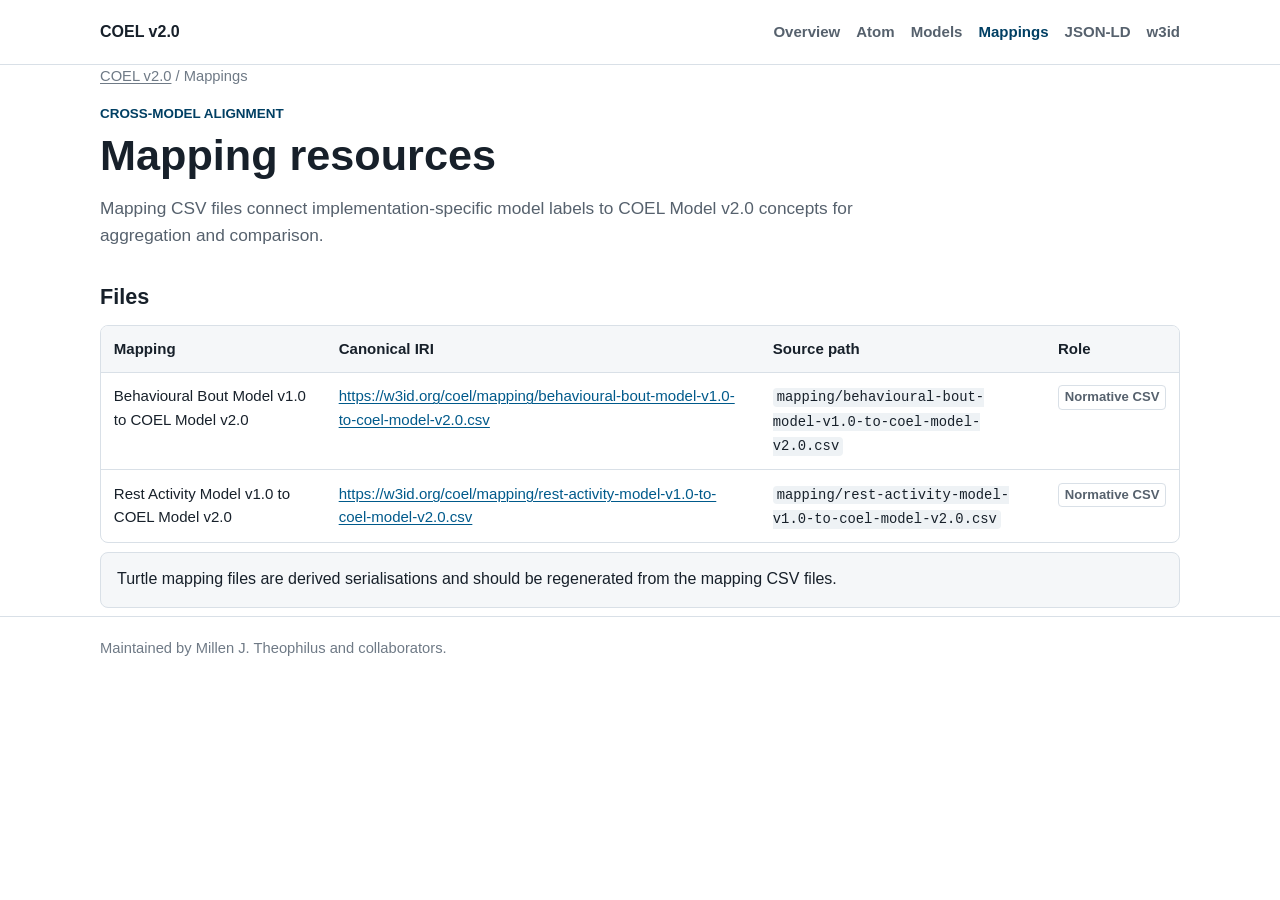
==== docs/mapping/index.html @ 24f5586b "Prepare COEL v2.0 public release" ====
<!doctype html>
<html lang="en">
<head>
  <meta charset="utf-8">
  <meta name="viewport" content="width=device-width, initial-scale=1">
  <title>Mappings | COEL v2.0</title>
  <link rel="stylesheet" href="../assets/coel.css">
</head>
<body>
  <header class="site-header">
    <div class="container">
      <a class="brand" href="../">COEL v2.0</a>
      <nav class="nav" aria-label="Primary navigation">
        <a href="../">Overview</a>
        <a href="../atom/2.0/">Atom</a>
        <a href="../models/">Models</a>
        <a href="./" aria-current="page">Mappings</a>
        <a href="../utilities/jsonld/">JSON-LD</a>
        <a href="../w3id-redirects.md">w3id</a>
      </nav>
    </div>
  </header>

  <main class="container">
    <p class="breadcrumb"><a href="../">COEL v2.0</a> / Mappings</p>
    <p class="kicker">Cross-model alignment</p>
    <h1>Mapping resources</h1>
    <p class="lead">
      Mapping CSV files connect implementation-specific model labels to COEL Model v2.0 concepts for aggregation and comparison.
    </p>

    <section aria-labelledby="mapping-files-heading">
      <h2 id="mapping-files-heading">Files</h2>
      <div class="table-wrap">
        <table>
          <thead>
            <tr>
              <th>Mapping</th>
              <th>Canonical IRI</th>
              <th>Source path</th>
              <th>Role</th>
            </tr>
          </thead>
          <tbody>
            <tr>
              <td>Behavioural Bout Model v1.0 to COEL Model v2.0</td>
              <td><a href="https://w3id.org/coel/mapping/behavioural-bout-model-v1.0-to-coel-model-v2.0.csv">https://w3id.org/coel/mapping/behavioural-bout-model-v1.0-to-coel-model-v2.0.csv</a></td>
              <td><code>mapping/behavioural-bout-model-v1.0-to-coel-model-v2.0.csv</code></td>
              <td><span class="tag">Normative CSV</span></td>
            </tr>
            <tr>
              <td>Rest Activity Model v1.0 to COEL Model v2.0</td>
              <td><a href="https://w3id.org/coel/mapping/rest-activity-model-v1.0-to-coel-model-v2.0.csv">https://w3id.org/coel/mapping/rest-activity-model-v1.0-to-coel-model-v2.0.csv</a></td>
              <td><code>mapping/rest-activity-model-v1.0-to-coel-model-v2.0.csv</code></td>
              <td><span class="tag">Normative CSV</span></td>
            </tr>
          </tbody>
        </table>
      </div>
      <p class="note">
        Turtle mapping files are derived serialisations and should be regenerated from the mapping CSV files.
      </p>
    </section>
  </main>

  <footer class="site-footer">
    <div class="container">Maintained by Millen J. Theophilus and collaborators.</div>
  </footer>
</body>
</html>
---- docs/assets/coel.css ----
:root {
  color-scheme: light;
  --text: #17202a;
  --muted: #56616d;
  --quiet: #6f7a86;
  --line: #d9e0e7;
  --surface: #ffffff;
  --subtle: #f5f7f9;
  --accent: #005a8b;
  --accent-dark: #003f63;
  --max-width: 1120px;
}

* {
  box-sizing: border-box;
}

html {
  scroll-behavior: smooth;
}

body {
  margin: 0;
  color: var(--text);
  background: var(--surface);
  font-family: Arial, Helvetica, sans-serif;
  font-size: 16px;
  line-height: 1.55;
}

a {
  color: var(--accent);
  text-decoration-thickness: 0.08em;
  text-underline-offset: 0.16em;
}

a:hover {
  color: var(--accent-dark);
}

code {
  padding: 0.08rem 0.24rem;
  border-radius: 4px;
  background: #eef2f5;
  font-family: Consolas, "Liberation Mono", Menlo, monospace;
  font-size: 0.92em;
  overflow-wrap: anywhere;
}

.container {
  max-width: var(--max-width);
  margin: 0 auto;
  padding: 0 1.25rem;
}

.site-header {
  border-bottom: 1px solid var(--line);
  background: var(--surface);
}

.site-header .container {
  display: flex;
  align-items: center;
  justify-content: space-between;
  gap: 1rem;
  min-height: 4rem;
}

.brand {
  color: var(--text);
  font-weight: 700;
  text-decoration: none;
}

.nav {
  display: flex;
  flex-wrap: wrap;
  justify-content: flex-end;
  gap: 0.25rem 1rem;
}

.nav a {
  color: var(--muted);
  font-size: 0.94rem;
  font-weight: 700;
  text-decoration: none;
}

.nav a[aria-current="page"],
.nav a:hover {
  color: var(--accent-dark);
}

main {
  padding: 2.5rem 0 3.25rem;
}

.breadcrumb {
  margin: 0 0 1rem;
  color: var(--quiet);
  font-size: 0.92rem;
}

.breadcrumb a {
  color: var(--quiet);
}

.kicker {
  margin: 0 0 0.4rem;
  color: var(--accent-dark);
  font-size: 0.84rem;
  font-weight: 700;
  letter-spacing: 0;
  text-transform: uppercase;
}

h1,
h2,
h3 {
  letter-spacing: 0;
}

h1 {
  margin: 0;
  max-width: 820px;
  font-size: 2.7rem;
  line-height: 1.12;
}

h2 {
  margin: 2.1rem 0 0.7rem;
  font-size: 1.35rem;
  line-height: 1.28;
}

h3 {
  margin: 1.2rem 0 0.35rem;
  font-size: 1.05rem;
  line-height: 1.3;
}

p {
  margin: 0.55rem 0;
}

.lead {
  max-width: 820px;
  margin-top: 1rem;
  color: var(--muted);
  font-size: 1.08rem;
}

.summary {
  display: grid;
  grid-template-columns: repeat(3, minmax(0, 1fr));
  gap: 0.75rem;
  margin: 1.5rem 0 2rem;
}

.summary div,
.note,
.resource-card {
  border: 1px solid var(--line);
  border-radius: 8px;
  background: var(--subtle);
  padding: 0.9rem 1rem;
}

.summary dt {
  margin: 0;
  color: var(--quiet);
  font-size: 0.86rem;
  font-weight: 700;
}

.summary dd {
  margin: 0.2rem 0 0;
  font-weight: 700;
}

.table-wrap {
  overflow-x: auto;
  margin-top: 0.9rem;
  border: 1px solid var(--line);
  border-radius: 8px;
  background: var(--surface);
}

table {
  width: 100%;
  min-width: 760px;
  border-collapse: collapse;
}

th,
td {
  padding: 0.72rem 0.8rem;
  border-bottom: 1px solid var(--line);
  text-align: left;
  vertical-align: top;
  font-size: 0.94rem;
}

th {
  background: var(--subtle);
  font-weight: 700;
}

tr:last-child td {
  border-bottom: 0;
}

.tag {
  display: inline-block;
  padding: 0.08rem 0.36rem;
  border: 1px solid var(--line);
  border-radius: 4px;
  background: var(--surface);
  color: var(--muted);
  font-size: 0.82rem;
  font-weight: 700;
  white-space: nowrap;
}

.list {
  margin: 0.6rem 0 0;
  padding-left: 1.2rem;
}

.list li {
  margin: 0.35rem 0;
}

.resource-grid {
  display: grid;
  grid-template-columns: repeat(2, minmax(0, 1fr));
  gap: 0.9rem;
  margin-top: 1rem;
}

.resource-card h3 {
  margin-top: 0;
}

.resource-card p {
  color: var(--muted);
}

.actions {
  display: flex;
  flex-wrap: wrap;
  gap: 0.6rem;
  margin-top: 1.1rem;
}

.button {
  display: inline-flex;
  align-items: center;
  min-height: 2.2rem;
  padding: 0.35rem 0.7rem;
  border: 1px solid var(--line);
  border-radius: 6px;
  background: var(--surface);
  color: var(--text);
  font-size: 0.92rem;
  font-weight: 700;
  text-decoration: none;
}

.button.primary {
  border-color: var(--accent);
  background: var(--accent);
  color: #ffffff;
}

.site-footer {
  border-top: 1px solid var(--line);
  padding: 1.25rem 0;
  color: var(--quiet);
  font-size: 0.92rem;
}

@media (max-width: 820px) {
  .site-header .container {
    align-items: flex-start;
    flex-direction: column;
    padding-top: 0.85rem;
    padding-bottom: 0.85rem;
  }

  .nav {
    justify-content: flex-start;
  }

  h1 {
    font-size: 2.1rem;
  }

  .summary,
  .resource-grid {
    grid-template-columns: 1fr;
  }
}
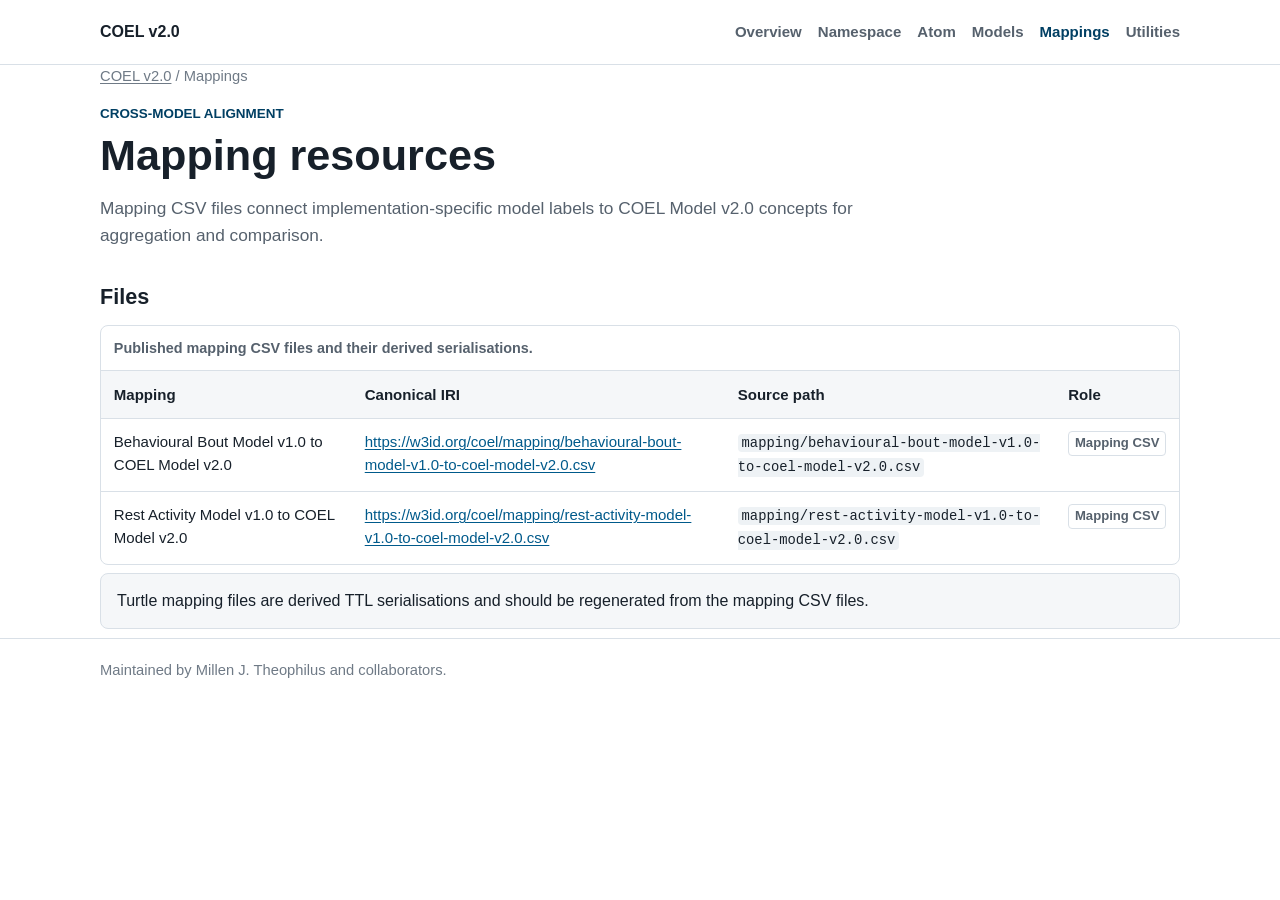
==== commit 28d892ac: "Prepare COEL v2.0 public release" ====
--- a/docs/mapping/index.html
+++ b/docs/mapping/index.html
@@ -3,25 +3,27 @@
 <head>
   <meta charset="utf-8">
   <meta name="viewport" content="width=device-width, initial-scale=1">
-  <title>Mappings | COEL v2.0</title>
+  <meta name="description" content="COEL v2.0 mapping CSV files for cross-model alignment to COEL Model v2.0 concepts.">
+  <title>COEL v2.0 | Mappings</title>
   <link rel="stylesheet" href="../assets/coel.css">
 </head>
 <body>
+  <a class="skip-link" href="#main">Skip to main content</a>
   <header class="site-header">
     <div class="container">
       <a class="brand" href="../">COEL v2.0</a>
       <nav class="nav" aria-label="Primary navigation">
         <a href="../">Overview</a>
+        <a href="../namespace/">Namespace</a>
         <a href="../atom/2.0/">Atom</a>
         <a href="../models/">Models</a>
         <a href="./" aria-current="page">Mappings</a>
-        <a href="../utilities/jsonld/">JSON-LD</a>
-        <a href="../w3id-redirects.md">w3id</a>
+        <a href="../utilities/">Utilities</a>
       </nav>
     </div>
   </header>
 
-  <main class="container">
+  <main id="main" class="container">
     <p class="breadcrumb"><a href="../">COEL v2.0</a> / Mappings</p>
     <p class="kicker">Cross-model alignment</p>
     <h1>Mapping resources</h1>
@@ -33,12 +35,13 @@
       <h2 id="mapping-files-heading">Files</h2>
       <div class="table-wrap">
         <table>
+          <caption>Published mapping CSV files and their derived serialisations.</caption>
           <thead>
             <tr>
-              <th>Mapping</th>
-              <th>Canonical IRI</th>
-              <th>Source path</th>
-              <th>Role</th>
+              <th scope="col">Mapping</th>
+              <th scope="col">Canonical IRI</th>
+              <th scope="col">Source path</th>
+              <th scope="col">Role</th>
             </tr>
           </thead>
           <tbody>
@@ -46,19 +49,19 @@
               <td>Behavioural Bout Model v1.0 to COEL Model v2.0</td>
               <td><a href="https://w3id.org/coel/mapping/behavioural-bout-model-v1.0-to-coel-model-v2.0.csv">https://w3id.org/coel/mapping/behavioural-bout-model-v1.0-to-coel-model-v2.0.csv</a></td>
               <td><code>mapping/behavioural-bout-model-v1.0-to-coel-model-v2.0.csv</code></td>
-              <td><span class="tag">Normative CSV</span></td>
+              <td><span class="tag">Mapping CSV</span></td>
             </tr>
             <tr>
               <td>Rest Activity Model v1.0 to COEL Model v2.0</td>
               <td><a href="https://w3id.org/coel/mapping/rest-activity-model-v1.0-to-coel-model-v2.0.csv">https://w3id.org/coel/mapping/rest-activity-model-v1.0-to-coel-model-v2.0.csv</a></td>
               <td><code>mapping/rest-activity-model-v1.0-to-coel-model-v2.0.csv</code></td>
-              <td><span class="tag">Normative CSV</span></td>
+              <td><span class="tag">Mapping CSV</span></td>
             </tr>
           </tbody>
         </table>
       </div>
       <p class="note">
-        Turtle mapping files are derived serialisations and should be regenerated from the mapping CSV files.
+        Turtle mapping files are derived TTL serialisations and should be regenerated from the mapping CSV files.
       </p>
     </section>
   </main>
--- a/docs/assets/coel.css
+++ b/docs/assets/coel.css
@@ -38,6 +38,23 @@
   color: var(--accent-dark);
 }
 
+.skip-link {
+  position: absolute;
+  left: 1rem;
+  top: 0.5rem;
+  z-index: 10;
+  transform: translateY(-150%);
+  padding: 0.45rem 0.7rem;
+  border-radius: 6px;
+  background: var(--accent-dark);
+  color: #ffffff;
+  font-weight: 700;
+}
+
+.skip-link:focus {
+  transform: translateY(0);
+}
+
 code {
   padding: 0.08rem 0.24rem;
   border-radius: 4px;
@@ -160,6 +177,7 @@
 .summary div,
 .note,
 .resource-card {
+  min-width: 0;
   border: 1px solid var(--line);
   border-radius: 8px;
   background: var(--subtle);
@@ -176,6 +194,16 @@
 .summary dd {
   margin: 0.2rem 0 0;
   font-weight: 700;
+  overflow-wrap: anywhere;
+  word-break: break-word;
+}
+
+.summary a,
+.resource-card a,
+.note a,
+td a {
+  overflow-wrap: anywhere;
+  word-break: break-word;
 }
 
 .table-wrap {
@@ -190,6 +218,15 @@
   width: 100%;
   min-width: 760px;
   border-collapse: collapse;
+}
+
+caption {
+  padding: 0.7rem 0.8rem;
+  border-bottom: 1px solid var(--line);
+  color: var(--muted);
+  font-size: 0.9rem;
+  font-weight: 700;
+  text-align: left;
 }
 
 th,
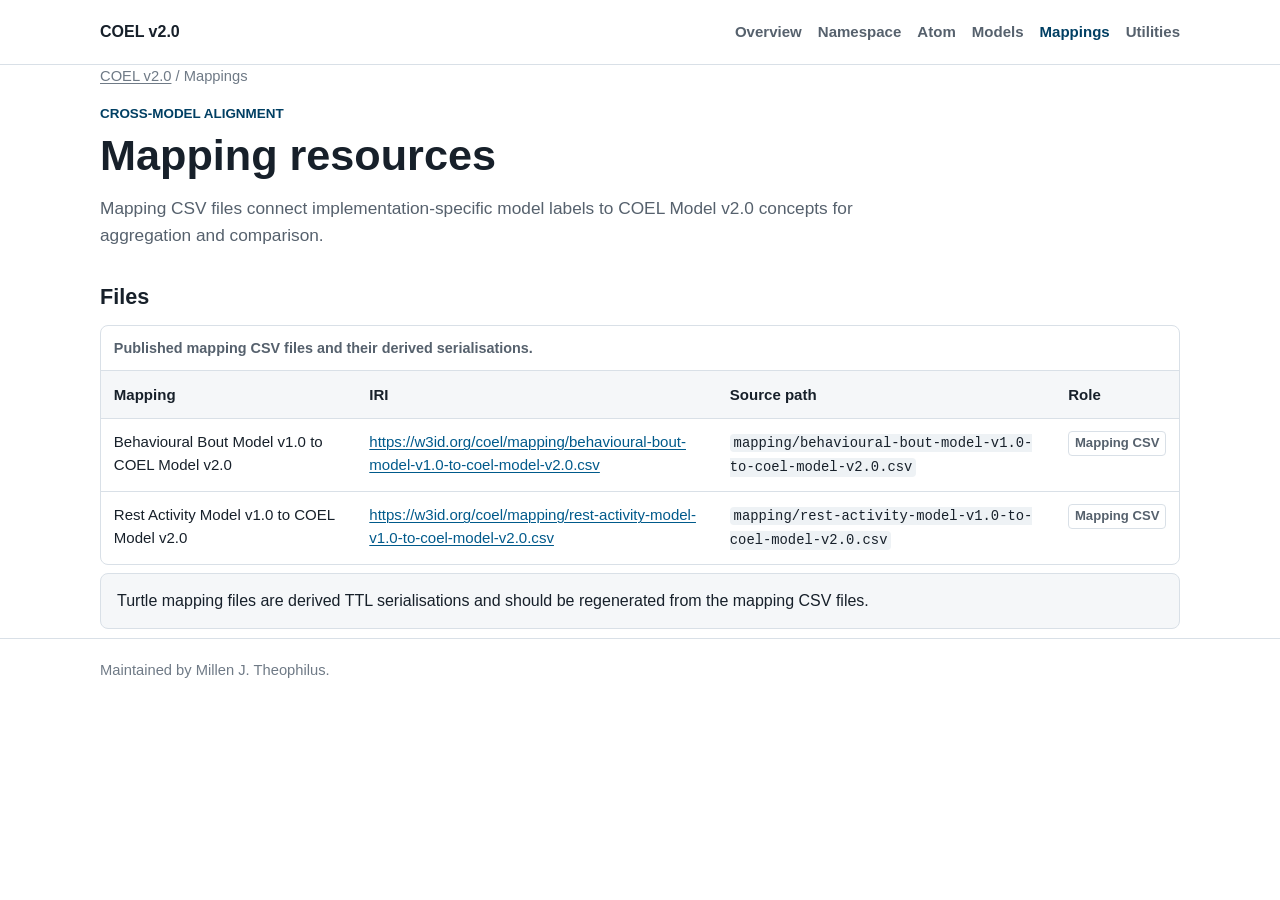
==== commit 61e009c2: "Update documentation after w3id merge" ====
--- a/docs/mapping/index.html
+++ b/docs/mapping/index.html
@@ -39,7 +39,7 @@
           <thead>
             <tr>
               <th scope="col">Mapping</th>
-              <th scope="col">Canonical IRI</th>
+              <th scope="col">IRI</th>
               <th scope="col">Source path</th>
               <th scope="col">Role</th>
             </tr>
@@ -67,7 +67,7 @@
   </main>
 
   <footer class="site-footer">
-    <div class="container">Maintained by Millen J. Theophilus and collaborators.</div>
+    <div class="container">Maintained by Millen J. Theophilus.</div>
   </footer>
 </body>
 </html>
